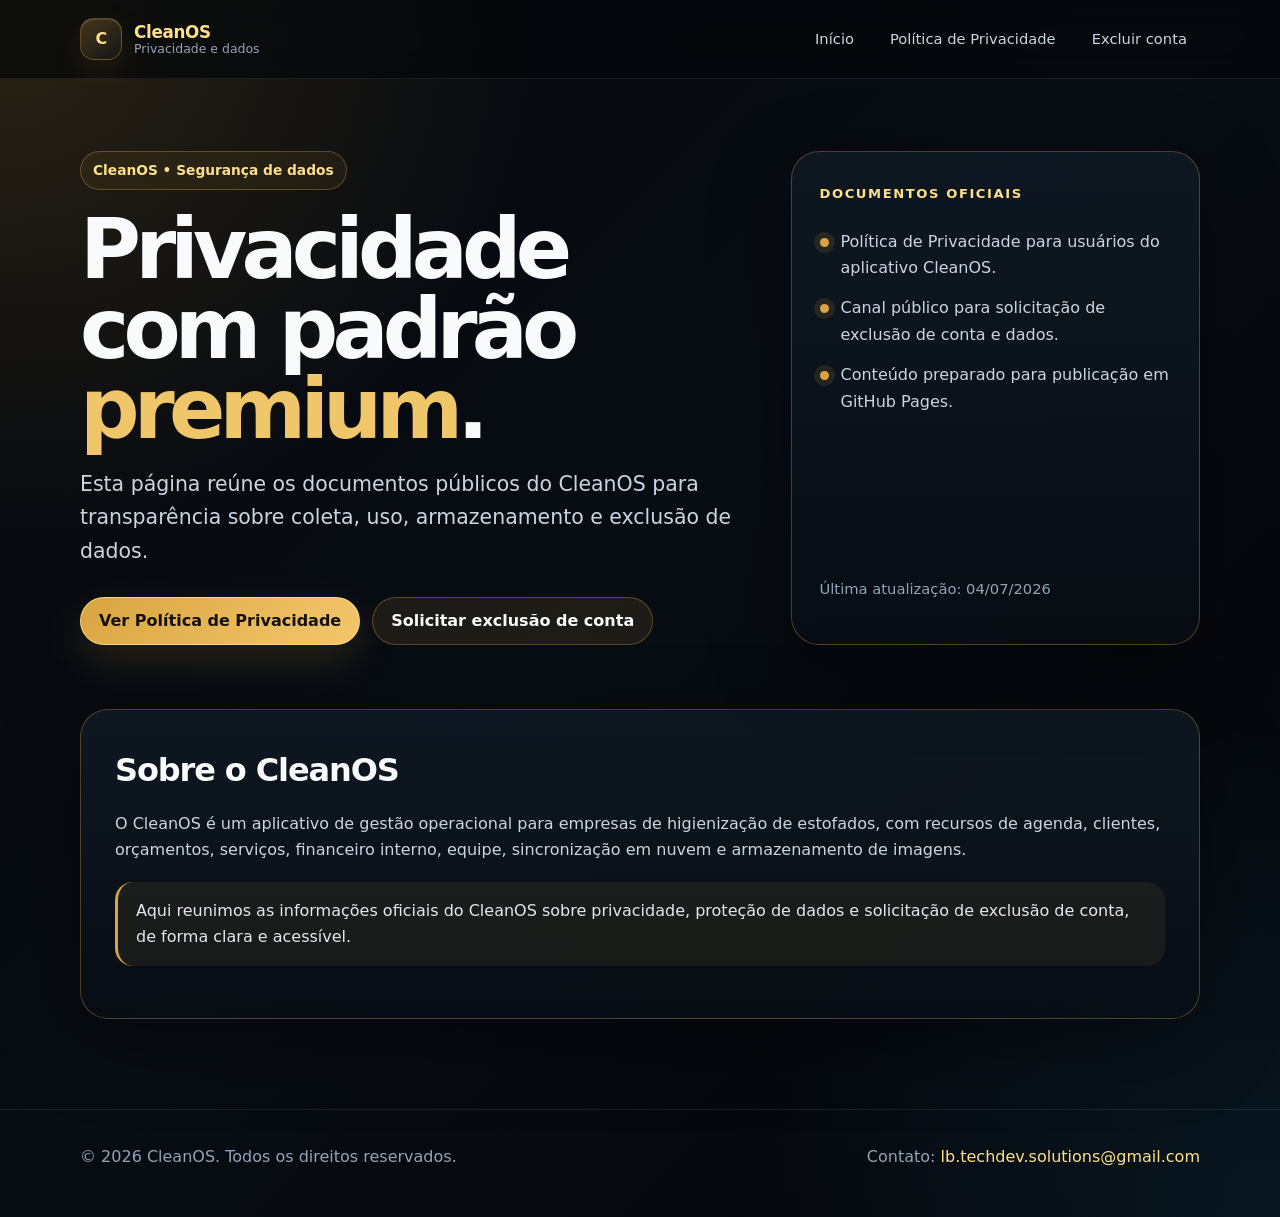
==== index.html @ b767dd4c "Add files via upload" ====
<!doctype html>
<html lang="pt-BR">

<head>
    <meta charset="utf-8">
    <meta name="viewport" content="width=device-width, initial-scale=1">
    <title>CleanOS — Privacidade e Dados</title>
    <meta name="description"
        content="Páginas oficiais de privacidade, segurança de dados e solicitação de exclusão de conta do CleanOS.">
    <link rel="stylesheet" href="styles.css">
</head>

<body>
    <header class="header">
        <div class="container nav"><a class="brand" href="index.html" aria-label="CleanOS"><span
                    class="brand-mark">C</span><span class="brand-text"><span class="brand-title">CleanOS</span><span
                        class="brand-subtitle">Privacidade e dados</span></span></a>
            <nav class="nav-links" aria-label="Navegação principal"><a href="index.html">Início</a><a
                    href="privacy.html">Política de Privacidade</a><a href="delete-account.html">Excluir conta</a></nav>
        </div>
    </header>
    <section class="hero">
        <div class="container hero-grid">
            <div><span class="eyebrow">CleanOS • Segurança de dados</span>
                <h1>Privacidade com padrão <span>premium</span>.</h1>
                <p class="lead">Esta página reúne os documentos públicos do CleanOS para transparência sobre coleta,
                    uso, armazenamento e exclusão de dados.</p>
                <div class="actions"><a class="button primary" href="privacy.html">Ver Política de Privacidade</a><a
                        class="button" href="delete-account.html">Solicitar exclusão de conta</a></div>
            </div>
            <aside class="hero-card">
                <div><span class="badge">Documentos oficiais</span>
                    <ul class="meta-list">
                        <li>Política de Privacidade para usuários do aplicativo CleanOS.</li>
                        <li>Canal público para solicitação de exclusão de conta e dados.</li>
                        <li>Conteúdo preparado para publicação em GitHub Pages.</li>
                    </ul>
                </div>
                <p class="small">Última atualização: 04/07/2026</p>
            </aside>
        </div>
    </section>
    <main class="main">
        <div class="container">
            <section class="card">
                <h2>Sobre o CleanOS</h2>
                <p>O CleanOS é um aplicativo de gestão operacional para empresas de higienização de estofados, com
                    recursos de agenda, clientes, orçamentos, serviços, financeiro interno, equipe, sincronização em
                    nuvem e armazenamento de imagens.</p>
                <div class="notice">
                    Aqui reunimos as informações oficiais do CleanOS sobre privacidade, proteção de dados e solicitação
                    de exclusão de conta, de forma clara e acessível.
                </div>
            </section>
        </div>
    </main>
    <footer class="footer">
        <div class="container footer-grid"><span>© 2026 CleanOS. Todos os direitos reservados.</span><span>Contato: <a
                    href="mailto:lb.techdev.solutions@gmail.com">lb.techdev.solutions@gmail.com</a></span></div>
    </footer>
</body>

</html>
---- styles.css ----
/* CleanOS GitHub Pages - Premium Navy & Gold */
:root{--navy-950:#05070b;--navy-900:#080d14;--navy-800:#101923;--gold-500:#d9a441;--gold-400:#f0c66a;--gold-300:#ffdf8a;--text-100:#f8fafc;--text-200:#e5e7eb;--text-300:#cbd5e1;--text-400:#94a3b8;--danger:#ef4444;--success:#22c55e;--border:rgba(217,164,65,.32);--border-soft:rgba(255,255,255,.08);--shadow:0 24px 80px rgba(0,0,0,.42)}
*{box-sizing:border-box}html{scroll-behavior:smooth}body{margin:0;font-family:Inter,ui-sans-serif,system-ui,-apple-system,BlinkMacSystemFont,"Segoe UI",sans-serif;color:var(--text-100);background:radial-gradient(circle at top left,rgba(217,164,65,.18),transparent 34rem),radial-gradient(circle at bottom right,rgba(28,89,124,.22),transparent 34rem),linear-gradient(135deg,var(--navy-950),var(--navy-900) 48%,#030407);min-height:100vh;line-height:1.65}a{color:var(--gold-300);text-decoration:none}a:hover{color:#fff2c2;text-decoration:underline}.container{width:min(1120px,calc(100% - 32px));margin:0 auto}.header{position:sticky;top:0;z-index:10;backdrop-filter:blur(16px);background:rgba(5,7,11,.72);border-bottom:1px solid var(--border-soft)}.nav{display:flex;align-items:center;justify-content:space-between;gap:16px;padding:18px 0}.brand{display:flex;align-items:center;gap:12px;min-width:0}.brand-mark{width:42px;height:42px;display:grid;place-items:center;border-radius:14px;background:linear-gradient(145deg,rgba(217,164,65,.28),rgba(255,255,255,.04));border:1px solid var(--border);box-shadow:inset 0 1px 0 rgba(255,255,255,.12),0 10px 30px rgba(217,164,65,.12);color:var(--gold-300);font-weight:900;letter-spacing:-.06em}.brand-text{display:flex;flex-direction:column;line-height:1.1}.brand-title{font-size:1.05rem;font-weight:850;letter-spacing:-.02em}.brand-subtitle{font-size:.78rem;color:var(--text-400)}.nav-links{display:flex;align-items:center;gap:10px;flex-wrap:wrap;justify-content:flex-end}.nav-links a{color:var(--text-300);font-size:.92rem;padding:8px 12px;border-radius:999px;border:1px solid transparent}.nav-links a:hover,.nav-links a.active{color:var(--text-100);text-decoration:none;border-color:var(--border);background:rgba(217,164,65,.08)}.hero{padding:72px 0 38px}.hero-grid{display:grid;grid-template-columns:1.25fr .75fr;gap:28px;align-items:stretch}.eyebrow{display:inline-flex;align-items:center;gap:8px;padding:7px 12px;border:1px solid var(--border);border-radius:999px;background:rgba(217,164,65,.08);color:var(--gold-300);font-weight:700;font-size:.86rem}h1{font-size:clamp(2.4rem,7vw,5.2rem);line-height:.96;letter-spacing:-.07em;margin:20px 0 18px}h1 span,.gold{color:var(--gold-400)}.lead{font-size:clamp(1.05rem,2.4vw,1.28rem);color:var(--text-300);max-width:760px;margin:0}.hero-card,.card{border:1px solid var(--border);background:linear-gradient(180deg,rgba(16,25,35,.9),rgba(8,13,20,.88));border-radius:28px;box-shadow:var(--shadow)}.hero-card{padding:28px;display:flex;flex-direction:column;justify-content:space-between}.badge{color:var(--gold-300);font-size:.82rem;text-transform:uppercase;letter-spacing:.12em;font-weight:800}.meta-list{padding:0;margin:22px 0 0;list-style:none;display:grid;gap:14px}.meta-list li{display:flex;align-items:flex-start;gap:12px;color:var(--text-300)}.meta-list li::before{content:"";width:9px;height:9px;border-radius:999px;margin-top:9px;background:var(--gold-500);box-shadow:0 0 0 6px rgba(217,164,65,.12);flex:0 0 auto}.actions{display:flex;flex-wrap:wrap;gap:12px;margin-top:28px}.button{display:inline-flex;align-items:center;justify-content:center;min-height:48px;padding:0 18px;border-radius:999px;border:1px solid var(--border);background:rgba(217,164,65,.1);color:var(--text-100);font-weight:800}.button.primary{background:linear-gradient(135deg,var(--gold-500),#f4c76c);color:#15110a;border-color:rgba(255,223,138,.8);box-shadow:0 16px 40px rgba(217,164,65,.16)}.button:hover{text-decoration:none;transform:translateY(-1px)}.main{padding:26px 0 72px}.card{padding:clamp(20px,4vw,34px);margin-bottom:18px}.card h2{margin:0 0 14px;font-size:clamp(1.35rem,3vw,2rem);letter-spacing:-.035em}.card h3{margin:24px 0 8px;color:var(--gold-300);font-size:1.05rem}.card p{color:var(--text-300);margin:10px 0}.card ul,.card ol{color:var(--text-300);padding-left:22px}.card li{margin:8px 0}.notice{border-left:3px solid var(--gold-500);background:rgba(217,164,65,.08);border-radius:18px;padding:16px 18px;color:var(--text-200);margin:18px 0}.table-wrap{overflow-x:auto;margin:18px 0;border:1px solid var(--border-soft);border-radius:18px}table{width:100%;border-collapse:collapse;min-width:720px;color:var(--text-300)}th,td{text-align:left;padding:14px 16px;border-bottom:1px solid var(--border-soft);vertical-align:top}th{color:var(--gold-300);font-size:.86rem;text-transform:uppercase;letter-spacing:.08em;background:rgba(255,255,255,.03)}tr:last-child td{border-bottom:0}.footer{padding:34px 0 46px;border-top:1px solid var(--border-soft);color:var(--text-400)}.footer-grid{display:flex;justify-content:space-between;gap:18px;flex-wrap:wrap}.small{font-size:.92rem;color:var(--text-400)}.code{font-family:ui-monospace,SFMono-Regular,Menlo,Consolas,monospace;background:rgba(255,255,255,.05);border:1px solid var(--border-soft);padding:2px 6px;border-radius:8px;color:var(--text-200)}@media(max-width:820px){.hero-grid{grid-template-columns:1fr}.nav{align-items:flex-start;flex-direction:column}.nav-links{justify-content:flex-start}.hero{padding-top:46px}}
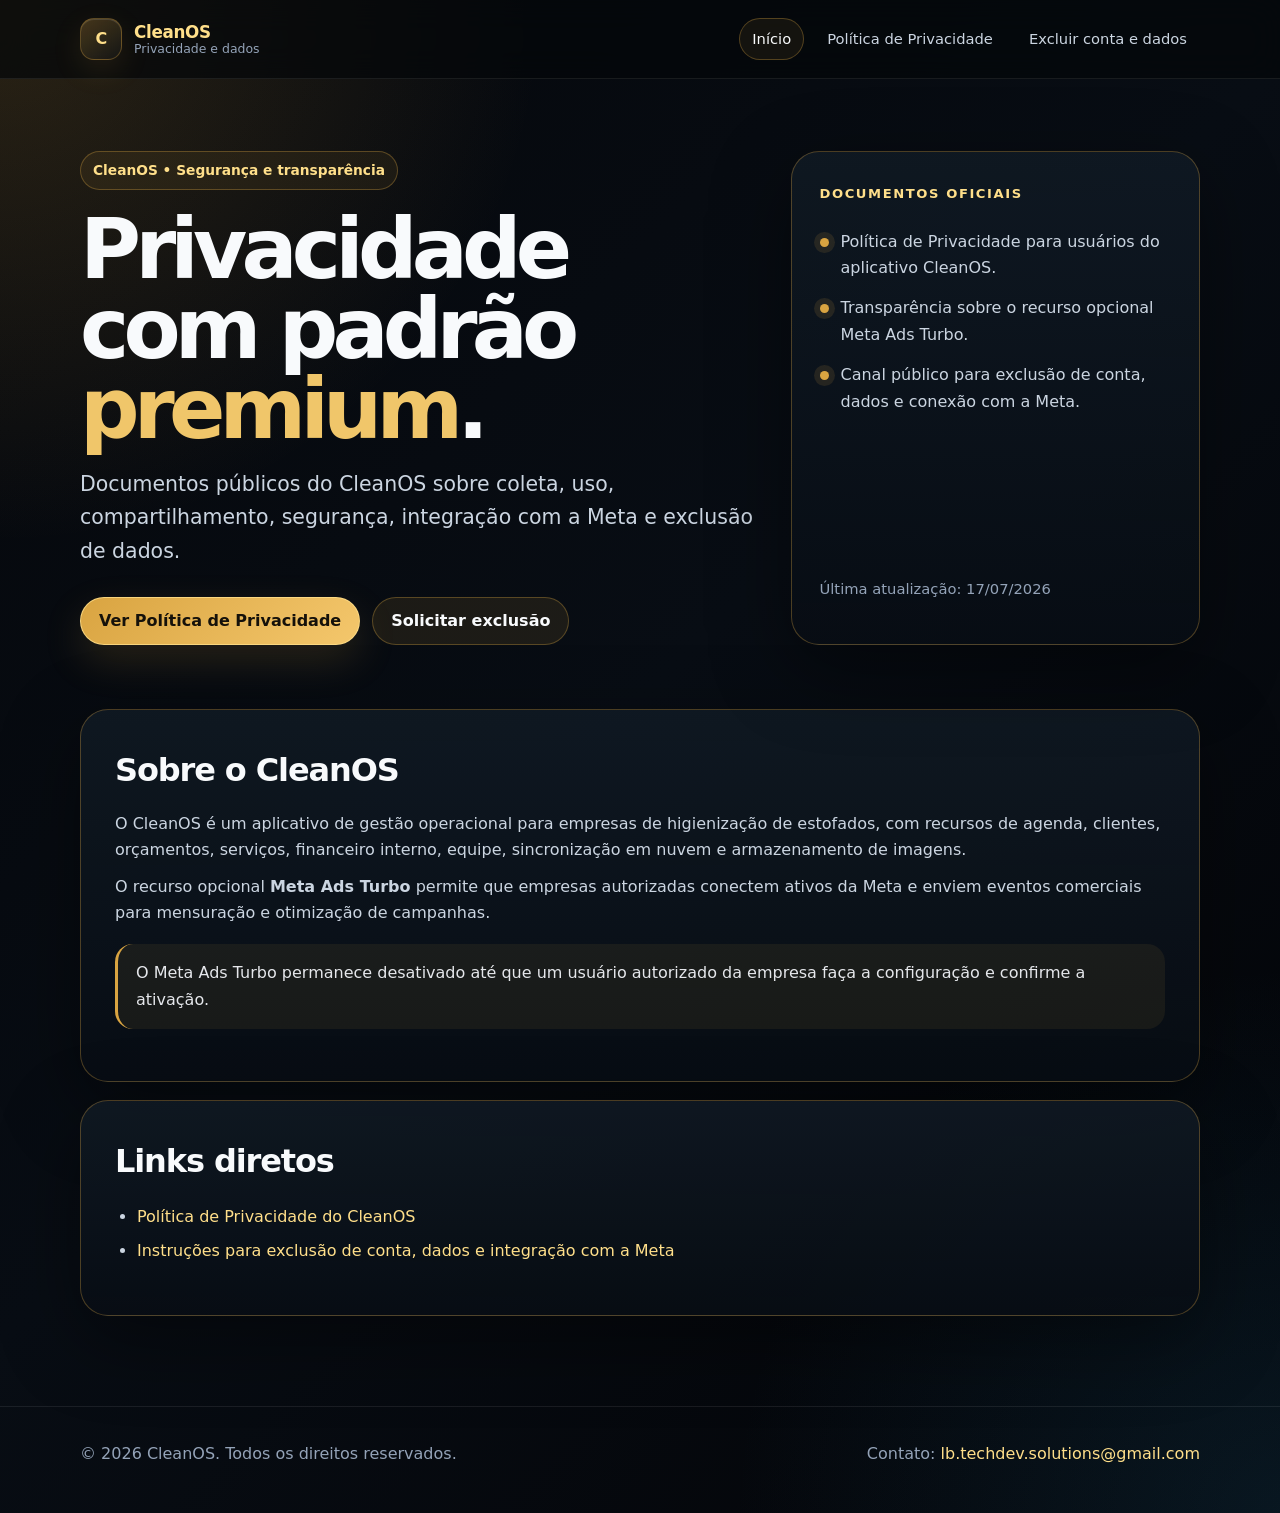
==== commit d4cf2494: "Atualização de politicas sobre meta ads turbo" ====
--- a/index.html
+++ b/index.html
@@ -1,63 +1,79 @@
-<!doctype html>
-<html lang="pt-BR">
-
-<head>
-    <meta charset="utf-8">
-    <meta name="viewport" content="width=device-width, initial-scale=1">
-    <title>CleanOS — Privacidade e Dados</title>
-    <meta name="description"
-        content="Páginas oficiais de privacidade, segurança de dados e solicitação de exclusão de conta do CleanOS.">
-    <link rel="stylesheet" href="styles.css">
-</head>
-
-<body>
-    <header class="header">
-        <div class="container nav"><a class="brand" href="index.html" aria-label="CleanOS"><span
-                    class="brand-mark">C</span><span class="brand-text"><span class="brand-title">CleanOS</span><span
-                        class="brand-subtitle">Privacidade e dados</span></span></a>
-            <nav class="nav-links" aria-label="Navegação principal"><a href="index.html">Início</a><a
-                    href="privacy.html">Política de Privacidade</a><a href="delete-account.html">Excluir conta</a></nav>
-        </div>
-    </header>
-    <section class="hero">
-        <div class="container hero-grid">
-            <div><span class="eyebrow">CleanOS • Segurança de dados</span>
-                <h1>Privacidade com padrão <span>premium</span>.</h1>
-                <p class="lead">Esta página reúne os documentos públicos do CleanOS para transparência sobre coleta,
-                    uso, armazenamento e exclusão de dados.</p>
-                <div class="actions"><a class="button primary" href="privacy.html">Ver Política de Privacidade</a><a
-                        class="button" href="delete-account.html">Solicitar exclusão de conta</a></div>
-            </div>
-            <aside class="hero-card">
-                <div><span class="badge">Documentos oficiais</span>
-                    <ul class="meta-list">
-                        <li>Política de Privacidade para usuários do aplicativo CleanOS.</li>
-                        <li>Canal público para solicitação de exclusão de conta e dados.</li>
-                        <li>Conteúdo preparado para publicação em GitHub Pages.</li>
-                    </ul>
-                </div>
-                <p class="small">Última atualização: 04/07/2026</p>
-            </aside>
-        </div>
-    </section>
-    <main class="main">
-        <div class="container">
-            <section class="card">
-                <h2>Sobre o CleanOS</h2>
-                <p>O CleanOS é um aplicativo de gestão operacional para empresas de higienização de estofados, com
-                    recursos de agenda, clientes, orçamentos, serviços, financeiro interno, equipe, sincronização em
-                    nuvem e armazenamento de imagens.</p>
-                <div class="notice">
-                    Aqui reunimos as informações oficiais do CleanOS sobre privacidade, proteção de dados e solicitação
-                    de exclusão de conta, de forma clara e acessível.
-                </div>
-            </section>
-        </div>
-    </main>
-    <footer class="footer">
-        <div class="container footer-grid"><span>© 2026 CleanOS. Todos os direitos reservados.</span><span>Contato: <a
-                    href="mailto:lb.techdev.solutions@gmail.com">lb.techdev.solutions@gmail.com</a></span></div>
-    </footer>
-</body>
-
-</html>+<!doctype html>
+<html lang="pt-BR">
+<head>
+    <meta charset="utf-8">
+    <meta name="viewport" content="width=device-width, initial-scale=1">
+    <title>CleanOS — Privacidade e Dados</title>
+    <meta name="description" content="Páginas oficiais de privacidade, segurança de dados e solicitação de exclusão de conta do CleanOS.">
+    <link rel="stylesheet" href="styles.css">
+</head>
+<body>
+<header class="header">
+    <div class="container nav">
+        <a class="brand" href="index.html" aria-label="CleanOS">
+            <span class="brand-mark">C</span>
+            <span class="brand-text">
+                <span class="brand-title">CleanOS</span>
+                <span class="brand-subtitle">Privacidade e dados</span>
+            </span>
+        </a>
+        <nav class="nav-links" aria-label="Navegação principal">
+            <a class="active" href="index.html">Início</a>
+            <a href="privacy.html">Política de Privacidade</a>
+            <a href="delete-account.html">Excluir conta e dados</a>
+        </nav>
+    </div>
+</header>
+
+<section class="hero">
+    <div class="container hero-grid">
+        <div>
+            <span class="eyebrow">CleanOS • Segurança e transparência</span>
+            <h1>Privacidade com padrão <span>premium</span>.</h1>
+            <p class="lead">Documentos públicos do CleanOS sobre coleta, uso, compartilhamento, segurança, integração com a Meta e exclusão de dados.</p>
+            <div class="actions">
+                <a class="button primary" href="privacy.html">Ver Política de Privacidade</a>
+                <a class="button" href="delete-account.html">Solicitar exclusão</a>
+            </div>
+        </div>
+        <aside class="hero-card">
+            <div>
+                <span class="badge">Documentos oficiais</span>
+                <ul class="meta-list">
+                    <li>Política de Privacidade para usuários do aplicativo CleanOS.</li>
+                    <li>Transparência sobre o recurso opcional Meta Ads Turbo.</li>
+                    <li>Canal público para exclusão de conta, dados e conexão com a Meta.</li>
+                </ul>
+            </div>
+            <p class="small">Última atualização: 17/07/2026</p>
+        </aside>
+    </div>
+</section>
+
+<main class="main">
+    <div class="container">
+        <section class="card">
+            <h2>Sobre o CleanOS</h2>
+            <p>O CleanOS é um aplicativo de gestão operacional para empresas de higienização de estofados, com recursos de agenda, clientes, orçamentos, serviços, financeiro interno, equipe, sincronização em nuvem e armazenamento de imagens.</p>
+            <p>O recurso opcional <strong>Meta Ads Turbo</strong> permite que empresas autorizadas conectem ativos da Meta e enviem eventos comerciais para mensuração e otimização de campanhas.</p>
+            <div class="notice">O Meta Ads Turbo permanece desativado até que um usuário autorizado da empresa faça a configuração e confirme a ativação.</div>
+        </section>
+
+        <section class="card">
+            <h2>Links diretos</h2>
+            <ul>
+                <li><a href="privacy.html">Política de Privacidade do CleanOS</a></li>
+                <li><a href="delete-account.html">Instruções para exclusão de conta, dados e integração com a Meta</a></li>
+            </ul>
+        </section>
+    </div>
+</main>
+
+<footer class="footer">
+    <div class="container footer-grid">
+        <span>© 2026 CleanOS. Todos os direitos reservados.</span>
+        <span>Contato: <a href="mailto:lb.techdev.solutions@gmail.com">lb.techdev.solutions@gmail.com</a></span>
+    </div>
+</footer>
+</body>
+</html>
